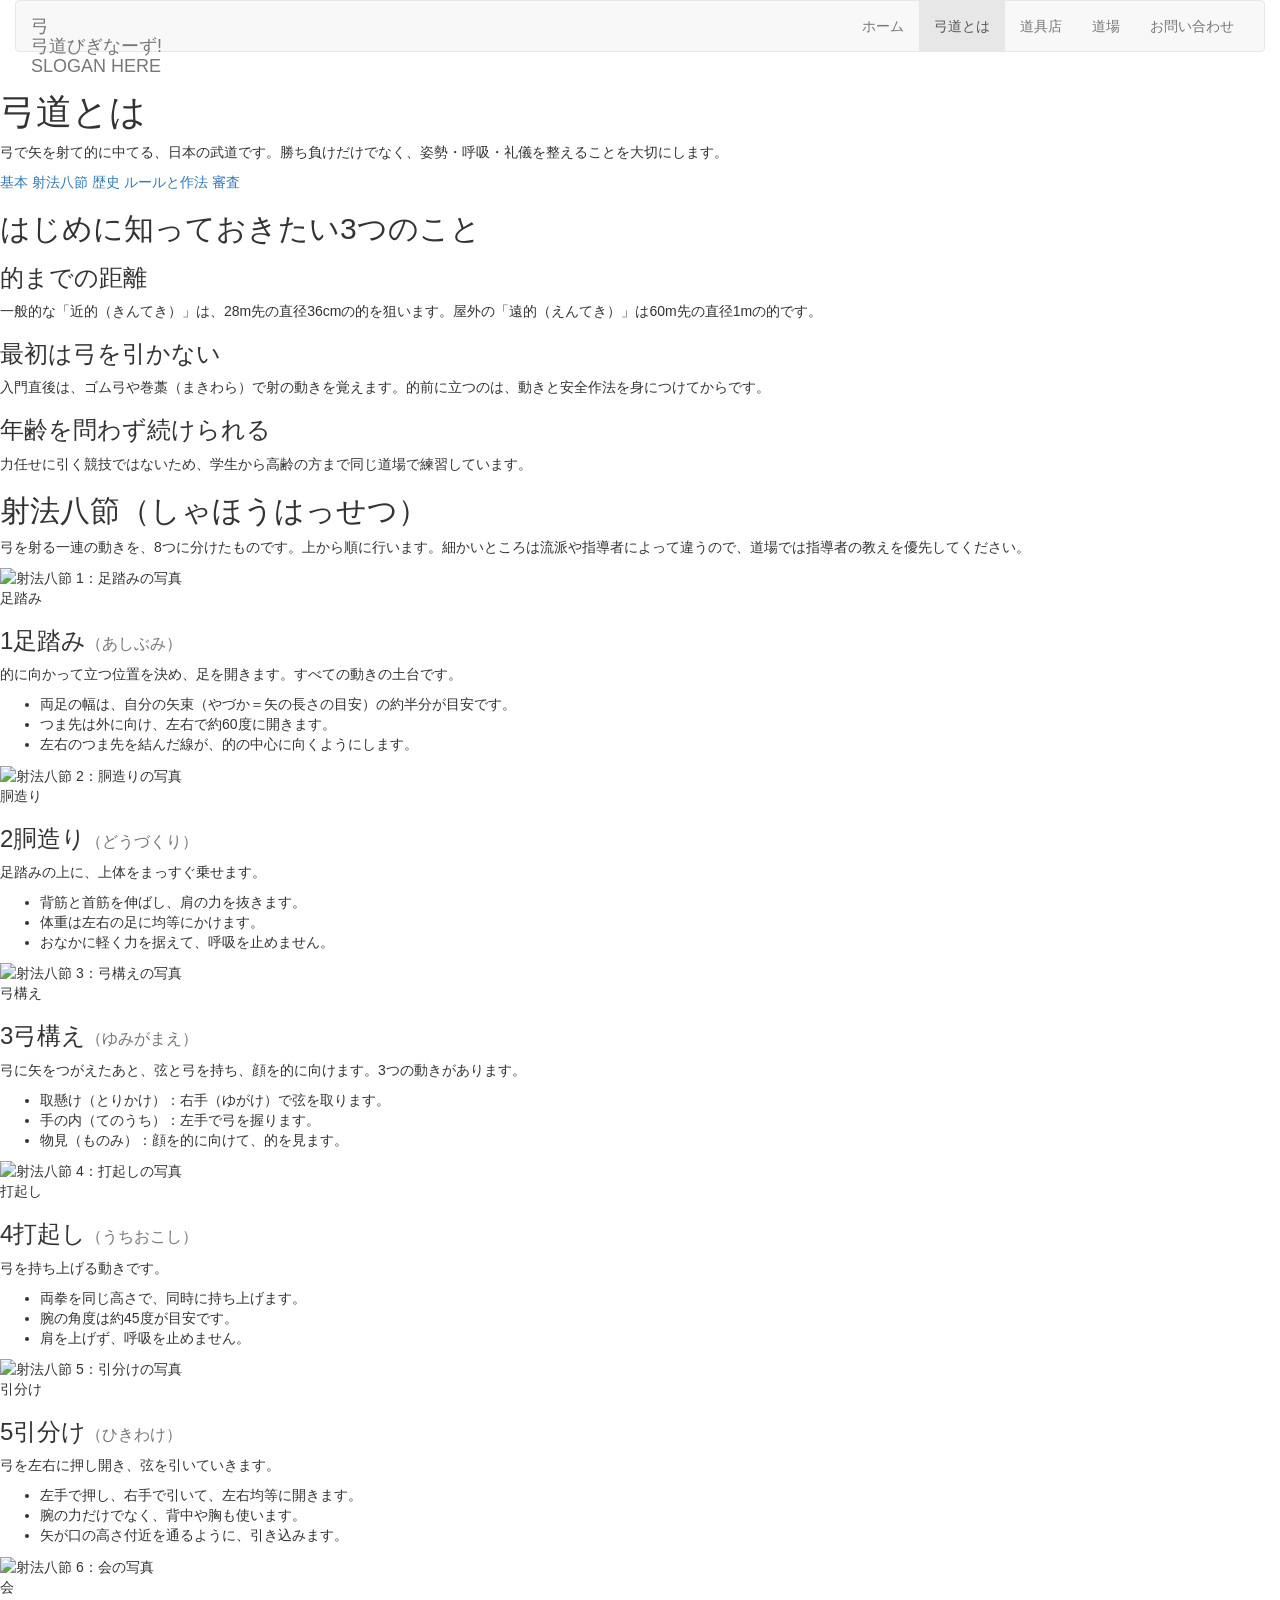
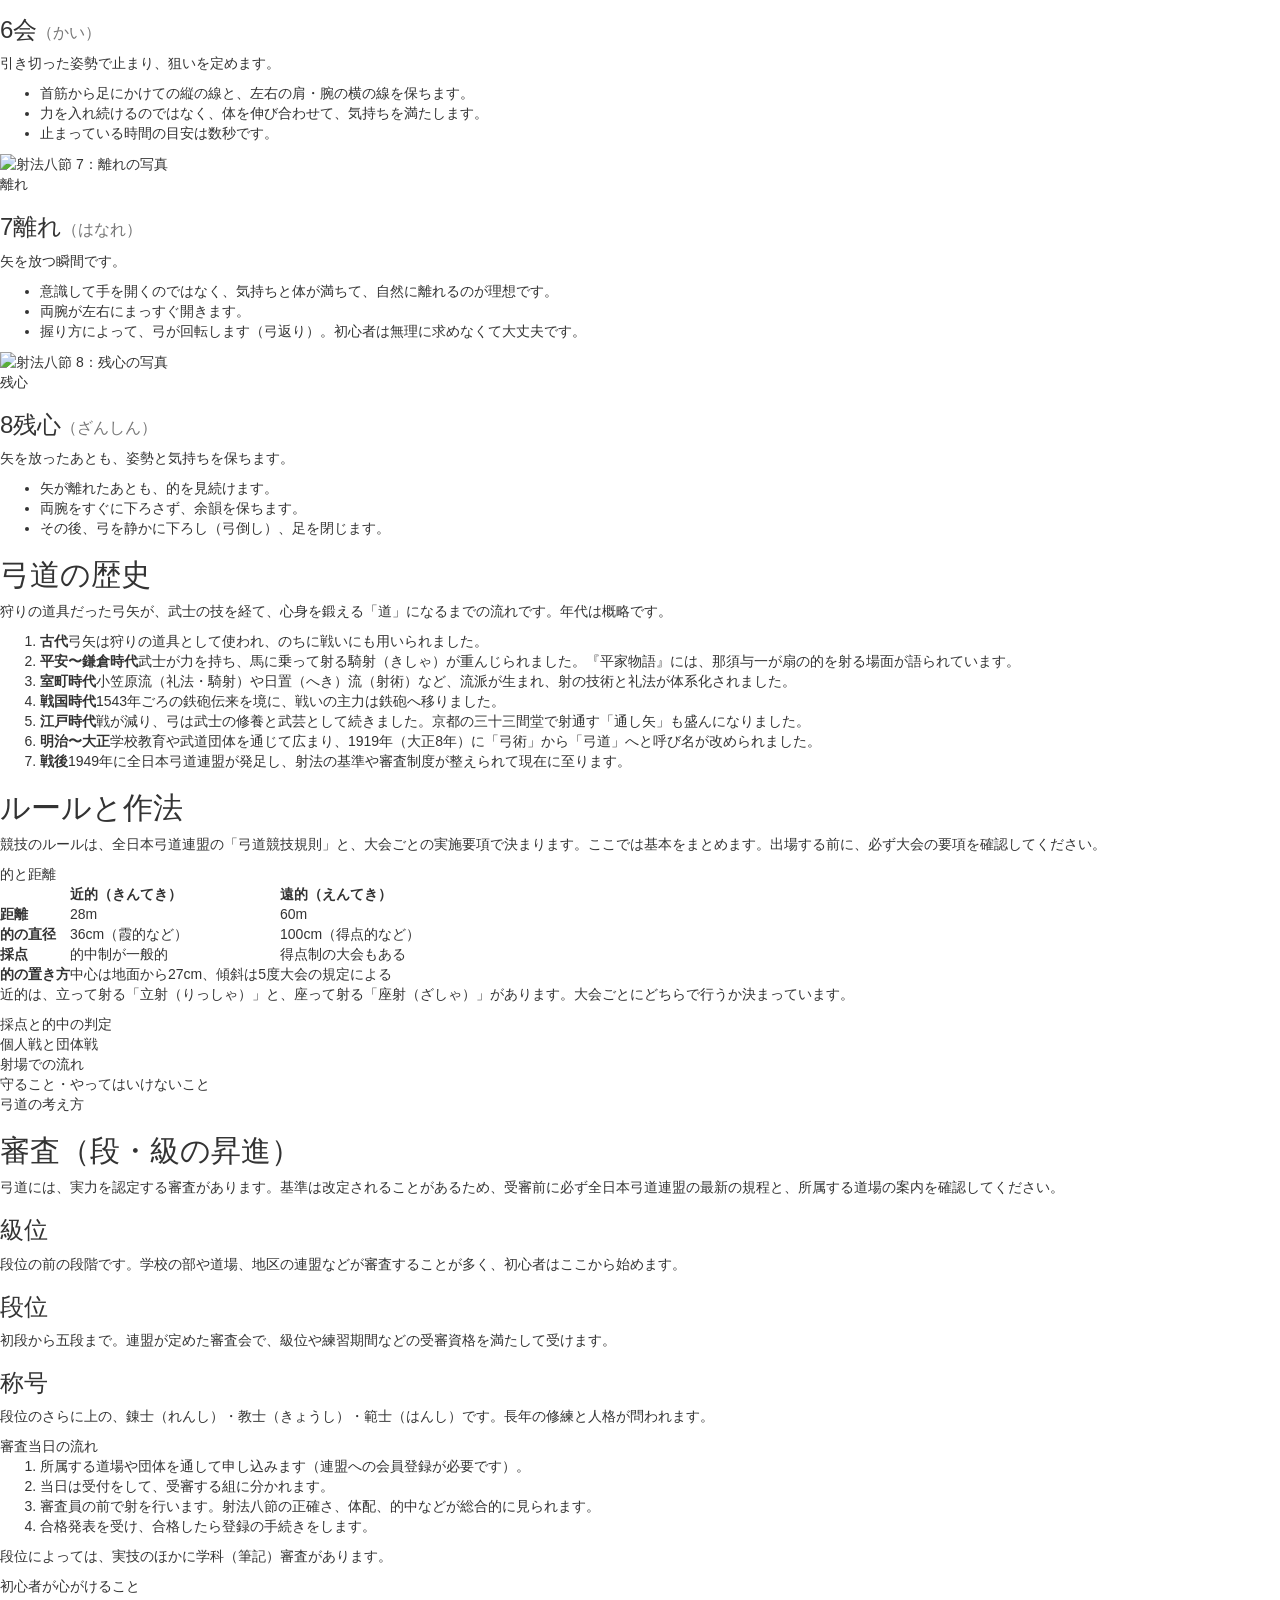
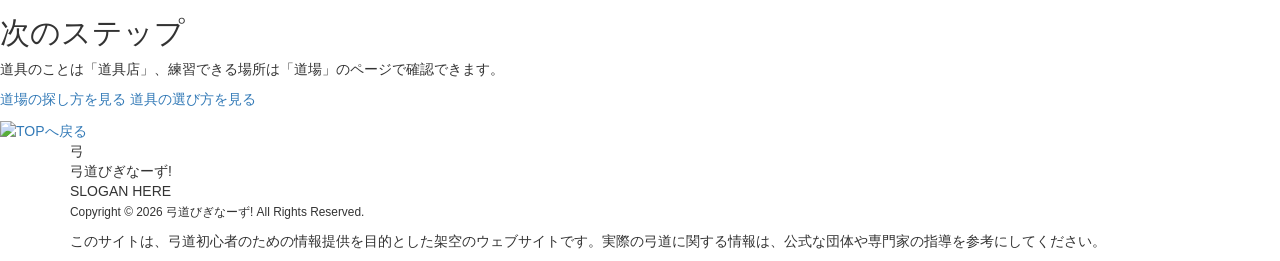
==== about.html @ 0b77d1c2 "Add files via upload" ====
<!DOCTYPE html>
<html lang="ja">
<head>
    <meta charset="UTF-8">
    <meta name="viewport" content="width=device-width, initial-scale=1.0">
    <link rel="stylesheet" href="https://cdn.jsdelivr.net/npm/bootstrap@3.4.1/dist/css/bootstrap.min.css">
    <link rel="stylesheet" href="./CSS/style.css">
     <link rel="stylesheet" href="./CSS/about.css">
    <title>弓道とは｜弓道びぎなーず!</title>
</head>
<body>
    <header>
        <div class="container-fluid main">
            <nav class="navbar navbar-default">
                <div class="container-fluid">
                    <div class="navbar-header">
                        <button type="button" class="navbar-toggle" data-toggle="collapse" data-target="#myNavbar">
                            <span class="sr-only">メニューを開く</span>
                            <span class="icon-bar"></span>
                            <span class="icon-bar"></span>
                            <span class="icon-bar"></span>
                        </button>
                        <a class="navbar-brand" href="index.html">
                            <div class="emblem"><span>弓</span></div>
                            <div class="text-group">
                                <div class="title">弓道びぎなーず!</div>
                                <div class="slogan">SLOGAN HERE</div>
                            </div>
                        </a>
                    </div>
                    <div class="collapse navbar-collapse" id="myNavbar">
                        <ul class="nav navbar-nav navbar-right">
                            <li><a href="index.html">ホーム</a></li>
                            <li class="active"><a href="about.html">弓道とは</a></li>
                            <li><a href="shop.html">道具店</a></li>
                            <li><a href="dojos.html">道場</a></li>
                            <li><a href="contact.php">お問い合わせ</a></li>
                        </ul>
                    </div>
                </div>
            </nav>
        </div>
    </header>
    <main class="page-main">
        <!-- ▼ ページの見出し ▼ -->
        <section class="page-top">
            <h1>弓道とは</h1>
            <p>弓で矢を射て的に中てる、日本の武道です。勝ち負けだけでなく、姿勢・呼吸・礼儀を整えることを大切にします。</p>
        </section>
        <div class="guide-links">
            <a href="#basics">基本</a>
            <a href="#hassetsu">射法八節</a>
            <a href="#history">歴史</a>
            <a href="#rules">ルールと作法</a>
            <a href="#shinsa">審査</a>
        </div>

        <!-- ▼ はじめに知っておきたい3つのこと ▼ -->
        <section class="page-block" id="basics">
            <h2>はじめに知っておきたい3つのこと</h2>
            <div class="guide-mini-list">
                <div class="guide-mini">
                    <h3>的までの距離</h3>
                    <p>一般的な「近的（きんてき）」は、28m先の直径36cmの的を狙います。屋外の「遠的（えんてき）」は60m先の直径1mの的です。</p>
                </div>
                <div class="guide-mini">
                    <h3>最初は弓を引かない</h3>
                    <p>入門直後は、ゴム弓や巻藁（まきわら）で射の動きを覚えます。的前に立つのは、動きと安全作法を身につけてからです。</p>
                </div>
                <div class="guide-mini">
                    <h3>年齢を問わず続けられる</h3>
                    <p>力任せに引く競技ではないため、学生から高齢の方まで同じ道場で練習しています。</p>
                </div>
            </div>
        </section>

        <!-- ▼ 射法八節（しゃほうはっせつ） ▼ -->
        <section class="page-block" id="hassetsu">
            <h2>射法八節（しゃほうはっせつ）</h2>
            <p class="guide-lead">弓を射る一連の動きを、8つに分けたものです。上から順に行います。細かいところは流派や指導者によって違うので、道場では指導者の教えを優先してください。</p>
            <div class="step-box">
                <div class="step-photo">
                    <img src="./img/hassetsu_01_ashibumi.jpg" alt="射法八節 1：足踏みの写真">
                    </img>
                    <p class="photo-caption">足踏み</p>
                </div>
                <div class="step-text">
                    <h3><span class="step-no">1</span>足踏み<small>（あしぶみ）</small></h3>
                    <p>的に向かって立つ位置を決め、足を開きます。すべての動きの土台です。</p>
                    <ul class="guide-list">
                        <li>両足の幅は、自分の矢束（やづか＝矢の長さの目安）の約半分が目安です。</li>
                        <li>つま先は外に向け、左右で約60度に開きます。</li>
                        <li>左右のつま先を結んだ線が、的の中心に向くようにします。</li>
                    </ul>
                </div>
            </div>
            <div class="step-box">
                <div class="step-photo">
                    <img src="./img/hassetsu_02_dozukuri.jpg" alt="射法八節 2：胴造りの写真">
                    </img>
                    <p class="photo-caption">胴造り</p>
                </div>
                <div class="step-text">
                    <h3><span class="step-no">2</span>胴造り<small>（どうづくり）</small></h3>
                    <p>足踏みの上に、上体をまっすぐ乗せます。</p>
                    <ul class="guide-list">
                        <li>背筋と首筋を伸ばし、肩の力を抜きます。</li>
                        <li>体重は左右の足に均等にかけます。</li>
                        <li>おなかに軽く力を据えて、呼吸を止めません。</li>
                    </ul>
                </div>
            </div>
            <div class="step-box">
                <div class="step-photo">
                    <img src="./img/hassetsu_03_yumigamae.jpg" alt="射法八節 3：弓構えの写真">
                    </img>
                    <p class="photo-caption">弓構え</p>
                </div>
                <div class="step-text">
                    <h3><span class="step-no">3</span>弓構え<small>（ゆみがまえ）</small></h3>
                    <p>弓に矢をつがえたあと、弦と弓を持ち、顔を的に向けます。3つの動きがあります。</p>
                    <ul class="guide-list">
                        <li>取懸け（とりかけ）：右手（ゆがけ）で弦を取ります。</li>
                        <li>手の内（てのうち）：左手で弓を握ります。</li>
                        <li>物見（ものみ）：顔を的に向けて、的を見ます。</li>
                    </ul>
                </div>
            </div>
            <div class="step-box">
                <div class="step-photo">
                    <img src="./img/hassetsu_04_uchiokoshi.jpg" alt="射法八節 4：打起しの写真">
                    </img>
                    <p class="photo-caption">打起し</p>
                </div>
                <div class="step-text">
                    <h3><span class="step-no">4</span>打起し<small>（うちおこし）</small></h3>
                    <p>弓を持ち上げる動きです。</p>
                    <ul class="guide-list">
                        <li>両拳を同じ高さで、同時に持ち上げます。</li>
                        <li>腕の角度は約45度が目安です。</li>
                        <li>肩を上げず、呼吸を止めません。</li>
                    </ul>
                </div>
            </div>
            <div class="step-box">
                <div class="step-photo">
                    <img src="./img/hassetsu_05_hikiwake.jpg" alt="射法八節 5：引分けの写真">
                    </img>
                    <p class="photo-caption">引分け</p>
                </div>
                <div class="step-text">
                    <h3><span class="step-no">5</span>引分け<small>（ひきわけ）</small></h3>
                    <p>弓を左右に押し開き、弦を引いていきます。</p>
                    <ul class="guide-list">
                        <li>左手で押し、右手で引いて、左右均等に開きます。</li>
                        <li>腕の力だけでなく、背中や胸も使います。</li>
                        <li>矢が口の高さ付近を通るように、引き込みます。</li>
                    </ul>
                </div>
            </div>
            <div class="step-box">
                <div class="step-photo">
                    <img src="./img/hassetsu_06_kai.jpg" alt="射法八節 6：会の写真">
                    </img>
                    <p class="photo-caption">会</p>
                </div>
                <div class="step-text">
                    <h3><span class="step-no">6</span>会<small>（かい）</small></h3>
                    <p>引き切った姿勢で止まり、狙いを定めます。</p>
                    <ul class="guide-list">
                        <li>首筋から足にかけての縦の線と、左右の肩・腕の横の線を保ちます。</li>
                        <li>力を入れ続けるのではなく、体を伸び合わせて、気持ちを満たします。</li>
                        <li>止まっている時間の目安は数秒です。</li>
                    </ul>
                </div>
            </div>
            <div class="step-box">
                <div class="step-photo">
                    <img src="./img/hassetsu_07_hanare.jpg" alt="射法八節 7：離れの写真">
                    </img>
                    <p class="photo-caption">離れ</p>
                </div>
                <div class="step-text">
                    <h3><span class="step-no">7</span>離れ<small>（はなれ）</small></h3>
                    <p>矢を放つ瞬間です。</p>
                    <ul class="guide-list">
                        <li>意識して手を開くのではなく、気持ちと体が満ちて、自然に離れるのが理想です。</li>
                        <li>両腕が左右にまっすぐ開きます。</li>
                        <li>握り方によって、弓が回転します（弓返り）。初心者は無理に求めなくて大丈夫です。</li>
                    </ul>
                </div>
            </div>
            <div class="step-box">
                <div class="step-photo">
                    <img src="./img/hassetsu_08_zanshin.jpg" alt="射法八節 8：残心の写真">
                    </img>
                    <p class="photo-caption">残心</p>
                </div>
                <div class="step-text">
                    <h3><span class="step-no">8</span>残心<small>（ざんしん）</small></h3>
                    <p>矢を放ったあとも、姿勢と気持ちを保ちます。</p>
                    <ul class="guide-list">
                        <li>矢が離れたあとも、的を見続けます。</li>
                        <li>両腕をすぐに下ろさず、余韻を保ちます。</li>
                        <li>その後、弓を静かに下ろし（弓倒し）、足を閉じます。</li>
                    </ul>
                </div>
            </div>
        </section>

        <!-- ▼ 弓道の歴史 ▼ -->
        <section class="page-block" id="history">
            <h2>弓道の歴史</h2>
            <p class="guide-lead">狩りの道具だった弓矢が、武士の技を経て、心身を鍛える「道」になるまでの流れです。年代は概略です。</p>
            <ol class="timeline">
                <li><strong>古代</strong>弓矢は狩りの道具として使われ、のちに戦いにも用いられました。</li>
                <li><strong>平安〜鎌倉時代</strong>武士が力を持ち、馬に乗って射る騎射（きしゃ）が重んじられました。『平家物語』には、那須与一が扇の的を射る場面が語られています。</li>
                <li><strong>室町時代</strong>小笠原流（礼法・騎射）や日置（へき）流（射術）など、流派が生まれ、射の技術と礼法が体系化されました。</li>
                <li><strong>戦国時代</strong>1543年ごろの鉄砲伝来を境に、戦いの主力は鉄砲へ移りました。</li>
                <li><strong>江戸時代</strong>戦が減り、弓は武士の修養と武芸として続きました。京都の三十三間堂で射通す「通し矢」も盛んになりました。</li>
                <li><strong>明治〜大正</strong>学校教育や武道団体を通じて広まり、1919年（大正8年）に「弓術」から「弓道」へと呼び名が改められました。</li>
                <li><strong>戦後</strong>1949年に全日本弓道連盟が発足し、射法の基準や審査制度が整えられて現在に至ります。</li>
            </ol>
        </section>

        <!-- ▼ ルールと作法 ▼ -->
        <section class="page-block" id="rules">
            <h2>ルールと作法</h2>
            <p class="guide-lead">競技のルールは、全日本弓道連盟の「弓道競技規則」と、大会ごとの実施要項で決まります。ここでは基本をまとめます。出場する前に、必ず大会の要項を確認してください。</p>
            <details class="guide-accordion" open>
                <summary>的と距離</summary>
            <div class="guide-accordion-body">
                    <table class="guide-table">
                        <thead>
                            <tr>
                                <th></th>
                                <th>近的（きんてき）</th>
                                <th>遠的（えんてき）</th>
                            </tr>
                        </thead>
                        <tbody>
                            <tr>
                                <th>距離</th>
                                <td>28m</td>
                                <td>60m</td>
                            </tr>
                            <tr>
                                <th>的の直径</th>
                                <td>36cm（霞的など）</td>
                                <td>100cm（得点的など）</td>
                            </tr>
                            <tr>
                                <th>採点</th>
                                <td>的中制が一般的</td>
                                <td>得点制の大会もある</td>
                            </tr>
                            <tr>
                                <th>的の置き方</th>
                                <td>中心は地面から27cm、傾斜は5度</td>
                                <td>大会の規定による</td>
                            </tr>
                        </tbody>
                    </table>
                    <p class="guide-note">近的は、立って射る「立射（りっしゃ）」と、座って射る「座射（ざしゃ）」があります。大会ごとにどちらで行うか決まっています。</p>
            </div>
            </details>
            <details class="guide-accordion">
                <summary>採点と的中の判定</summary>
            <div class="guide-accordion-body">
                    <ul class="guide-list">
                        <li>的中制は、当たれば1点、外れれば0点です。的のどこに当たっても同じ1本として数えます。</li>
                        <li>得点制は、的の当たった位置によって点数が変わります。</li>
                        <li>一般的に、的に当たって的の枠内に留まった矢は「あたり」、跳ね返って外に出た矢は「はずれ」です。</li>
                        <li>地面を滑って当たった矢（掃き矢）は、「はずれ」になるのが一般的です。</li>
                    </ul>
                    <p class="guide-note">判定の細かい決まりは、大会の審判の判断と規則に従います。</p>
            </div>
            </details>
            <details class="guide-accordion">
                <summary>個人戦と団体戦</summary>
            <div class="guide-accordion-body">
                    <ul class="guide-list">
                        <li>個人戦は、決められた射数の的中数を競います。市民大会の例では、計12射の的中制で順位を決めています。</li>
                        <li>団体戦は、チームの的中数の合計で競います。国民体育大会では、3人1組で各自4射を行う方式が採られています。人数や射数は、大会によって違います。</li>
                        <li>矢は2本を「一手（ひとて）」と数え、1本目を甲矢（はや）、2本目を乙矢（おとや）と呼びます。</li>
                        <li>同じ的中数だったときは、「競射（きょうしゃ）」で順位を決めます。</li>
                    </ul>
            </div>
            </details>
            <details class="guide-accordion">
                <summary>射場での流れ</summary>
            <div class="guide-accordion-body">
                    <ol class="guide-list">
                        <li>道場に入るときに礼をします。</li>
                        <li>射場に入り、本座（ほんざ）で待ちます。</li>
                        <li>前の人の動きに合わせて、射位（しゃい）に進みます。</li>
                        <li>射法八節で矢を放ち、射終わったら姿勢を整えて退場します。</li>
                    </ol>
                    <p class="guide-note">立ち居振る舞い全体を「体配（たいはい）」といい、審査でも見られます。</p>
            </div>
            </details>
            <details class="guide-accordion">
                <summary>守ること・やってはいけないこと</summary>
            <div class="guide-accordion-body">
                    <ul class="guide-list">
                        <li>矢を落とさない、順番を守る、前の人より先に射ない、ほかの人の妨げにならないようにします。</li>
                        <li>大会によっては、決められた時間内に射ることが求められます。</li>
                        <li>矢をつがえたら、矢先を的の方向以外に向けません。</li>
                        <li>矢取り（的に刺さった矢を回収すること）をしている人がいる間は、絶対に射ません。声をかけ合って確認します。</li>
                        <li>弦や矢に傷や異変を見つけたら、使わずに指導者に伝えます。</li>
                        <li>ほかの人の道具に、断りなく触れません。</li>
                    </ul>
                    <p class="guide-note">安全に関する違反は、特に重く扱われます。</p>
            </div>
            </details>
            <details class="guide-accordion">
                <summary>弓道の考え方</summary>
            <div class="guide-accordion-body">
                    <ul class="guide-list">
                        <li>「正射必中（せいしゃひっちゅう）」は、正しい射をすれば矢は自然に中る、という考え方です。</li>
                        <li>的中だけでなく、射の美しさや立ち居振る舞いも大切にします。</li>
                        <li>中っても外れても、結果に大きく反応しないのが作法とされています。</li>
                    </ul>
            </div>
            </details>
        </section>

        <!-- ▼ 審査（段・級の昇進） ▼ -->
        <section class="page-block" id="shinsa">
            <h2>審査（段・級の昇進）</h2>
            <p class="guide-lead">弓道には、実力を認定する審査があります。基準は改定されることがあるため、受審前に必ず全日本弓道連盟の最新の規程と、所属する道場の案内を確認してください。</p>
            <div class="guide-mini-list">
                <div class="guide-mini">
                    <h3>級位</h3>
                    <p>段位の前の段階です。学校の部や道場、地区の連盟などが審査することが多く、初心者はここから始めます。</p>
                </div>
                <div class="guide-mini">
                    <h3>段位</h3>
                    <p>初段から五段まで。連盟が定めた審査会で、級位や練習期間などの受審資格を満たして受けます。</p>
                </div>
                <div class="guide-mini">
                    <h3>称号</h3>
                    <p>段位のさらに上の、錬士（れんし）・教士（きょうし）・範士（はんし）です。長年の修練と人格が問われます。</p>
                </div>
            </div>
            <details class="guide-accordion" open>
                <summary>審査当日の流れ</summary>
            <div class="guide-accordion-body">
                    <ol class="guide-list">
                        <li>所属する道場や団体を通して申し込みます（連盟への会員登録が必要です）。</li>
                        <li>当日は受付をして、受審する組に分かれます。</li>
                        <li>審査員の前で射を行います。射法八節の正確さ、体配、的中などが総合的に見られます。</li>
                        <li>合格発表を受け、合格したら登録の手続きをします。</li>
                    </ol>
                    <p class="guide-note">段位によっては、実技のほかに学科（筆記）審査があります。</p>
            </div>
            </details>
            <details class="guide-accordion">
                <summary>初心者が心がけること</summary>
            <div class="guide-accordion-body">
                    <ul class="guide-list">
                        <li>まずは級位を目標にして、基本の動きと作法を身につけます。</li>
                        <li>受審資格や必要な練習期間は段ごとに決まっているので、指導者に確認します。</li>
                        <li>緊張しても焦らず、普段どおり八節を一つずつ行います。</li>
                    </ul>
            </div>
            </details>
        </section>

        <!-- ▼ 次のステップ ▼ -->
        <section class="page-block page-cta">
            <h2>次のステップ</h2>
            <p>道具のことは「道具店」、練習できる場所は「道場」のページで確認できます。</p>
            <p><a class="page-button" href="dojos.html">道場の探し方を見る</a> <a class="page-button page-button-sub" href="index.html#select">道具の選び方を見る</a></p>
        </section>
        <div class="scroll-top">
            <a href="#">
                <img src="./img/top_button.png" width="50" height="50" alt="TOPへ戻る">
                </img>
            </a>
        </div>
    </main>
    <footer class="site-footer">
        <div class="container">
            <div class="footer-inner">
                <div class="footer-logo">
                    <div class="emblem"><span>弓</span></div>
                    <div class="text-group">
                        <div class="title">弓道びぎなーず!</div>
                        <div class="slogan">SLOGAN HERE</div>
                    </div>
                </div>
                <p class="copyright"><small>Copyright © 2026 弓道びぎなーず! All Rights Reserved.</small></p>
            </div>
            <p class="footer-disclaimer">このサイトは、弓道初心者のための情報提供を目的とした架空のウェブサイトです。実際の弓道に関する情報は、公式な団体や専門家の指導を参考にしてください。</p>
        </div>
    </footer>
    <!-- Bootstrap のメニュー（スマホのボタン）に必要 -->
    <script src="https://code.jquery.com/jquery-3.7.1.min.js"></script>
    <script src="https://cdn.jsdelivr.net/npm/bootstrap@3.4.1/dist/js/bootstrap.min.js"></script>
</body>
</html>
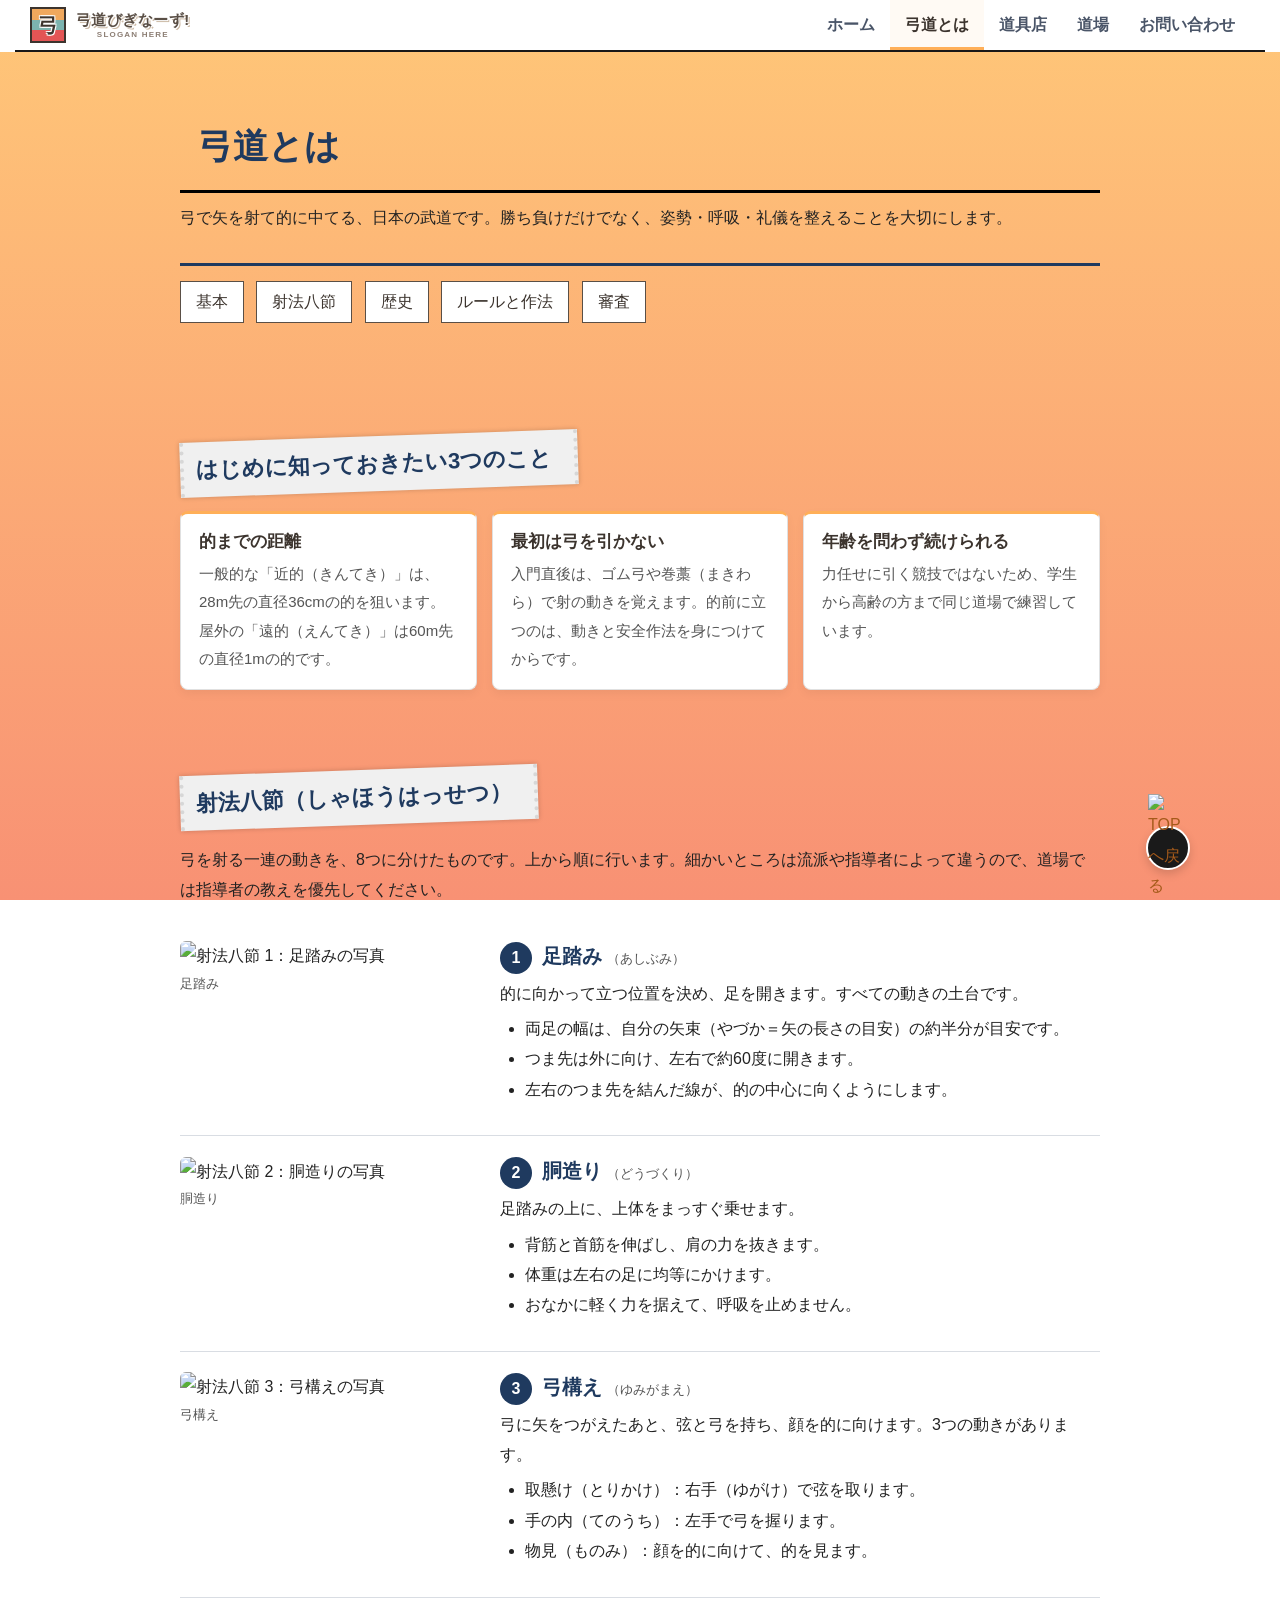
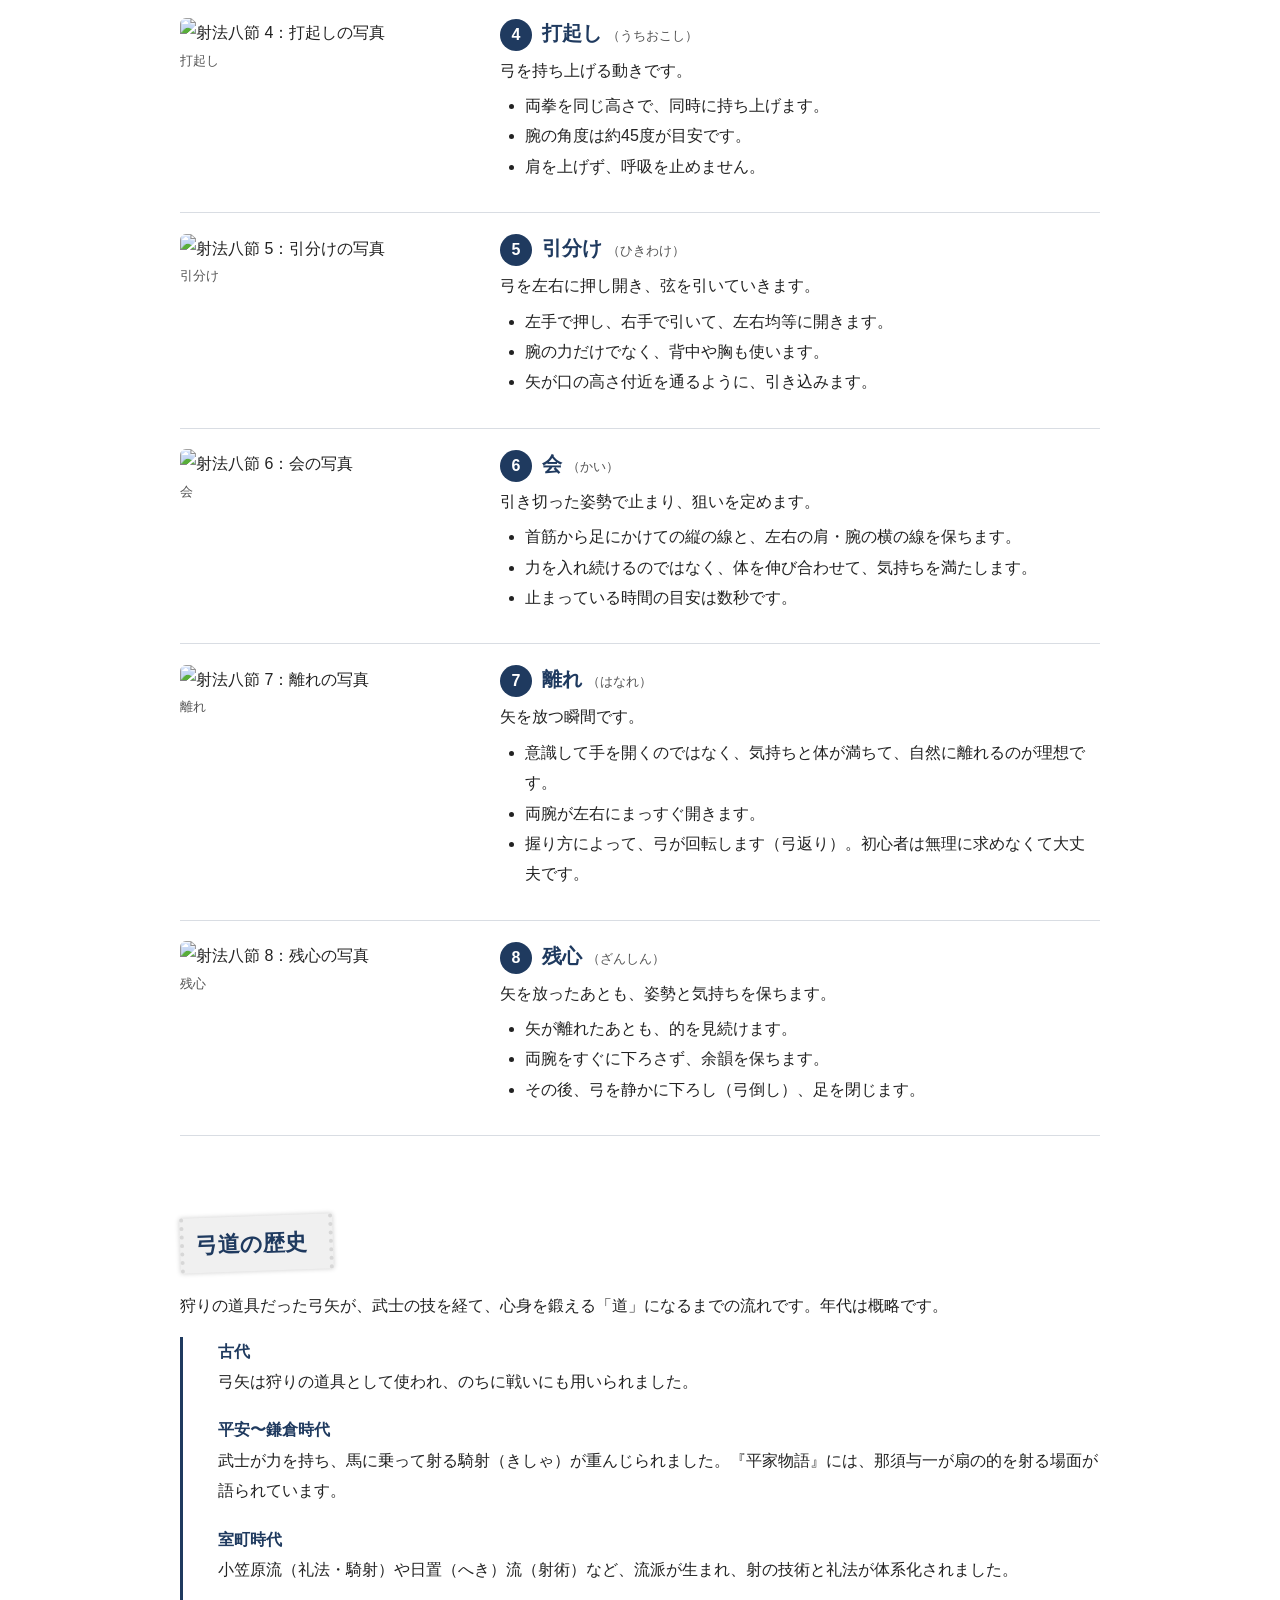
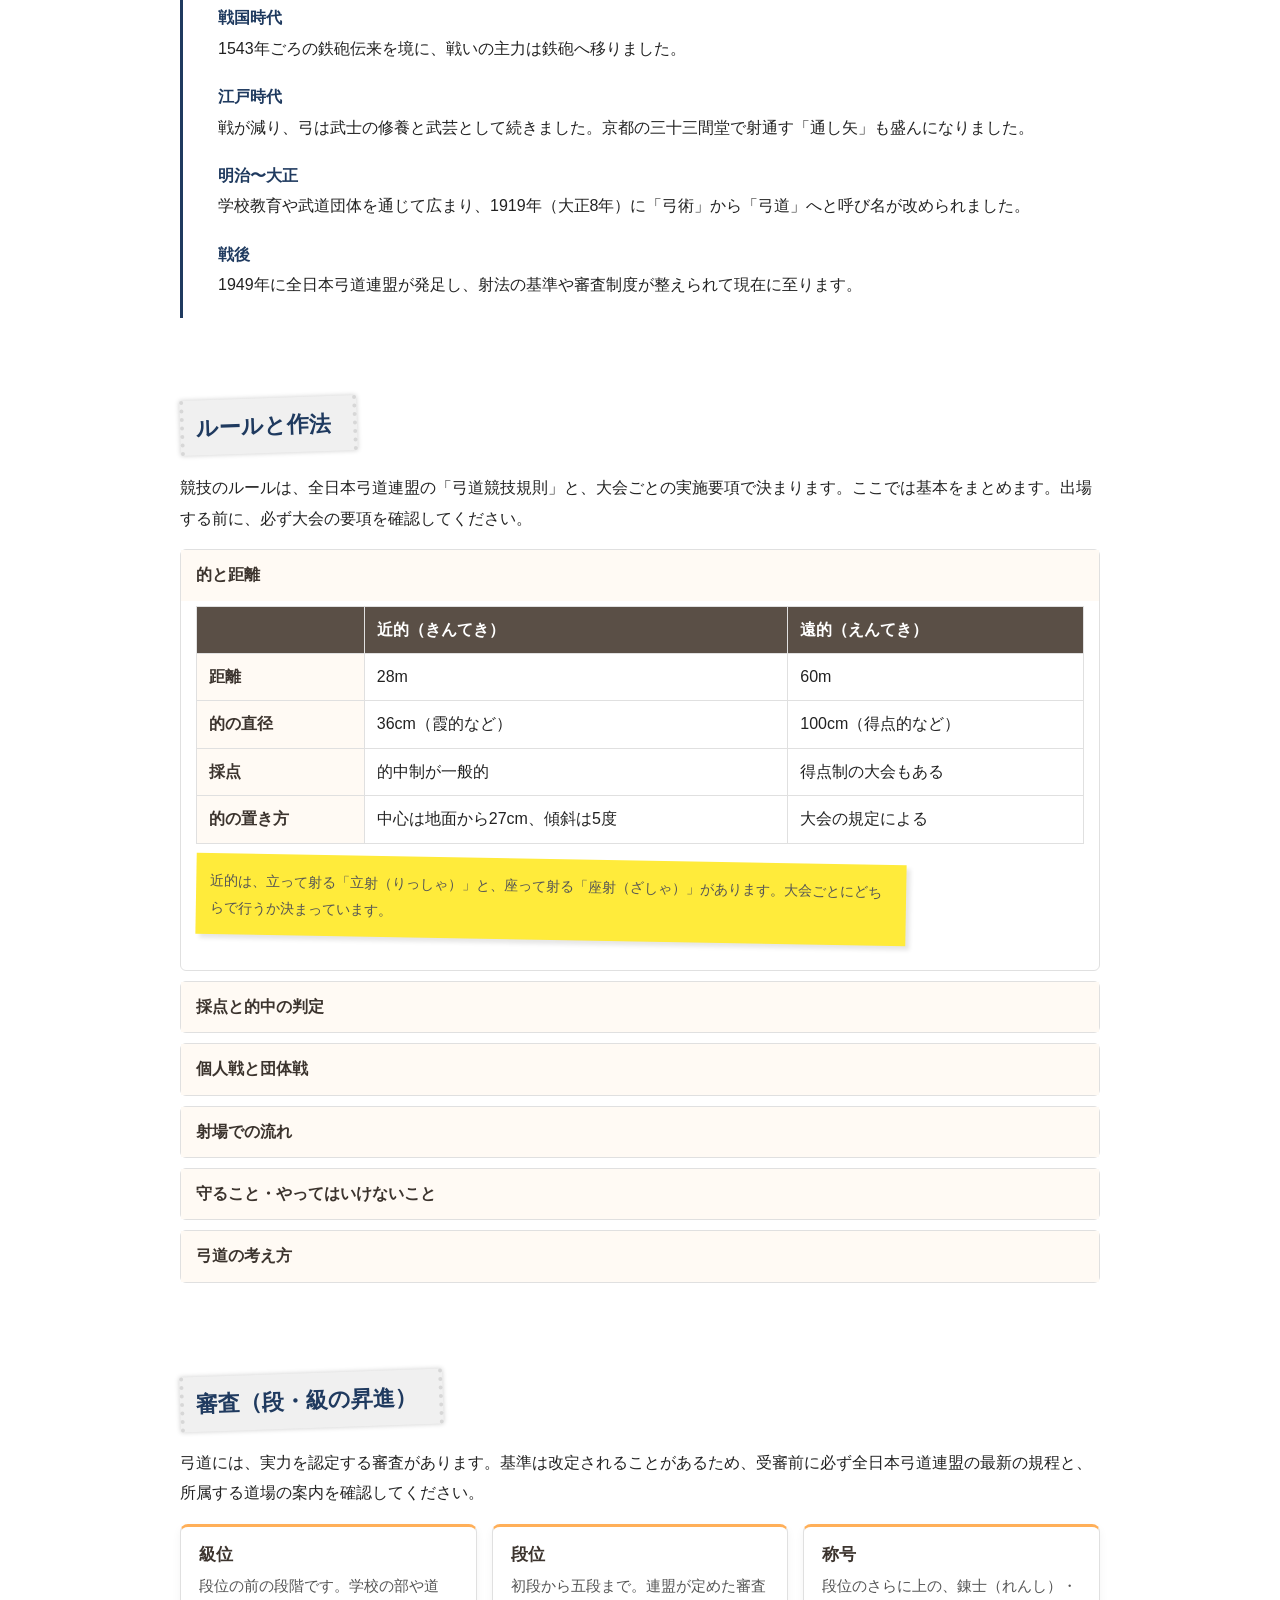
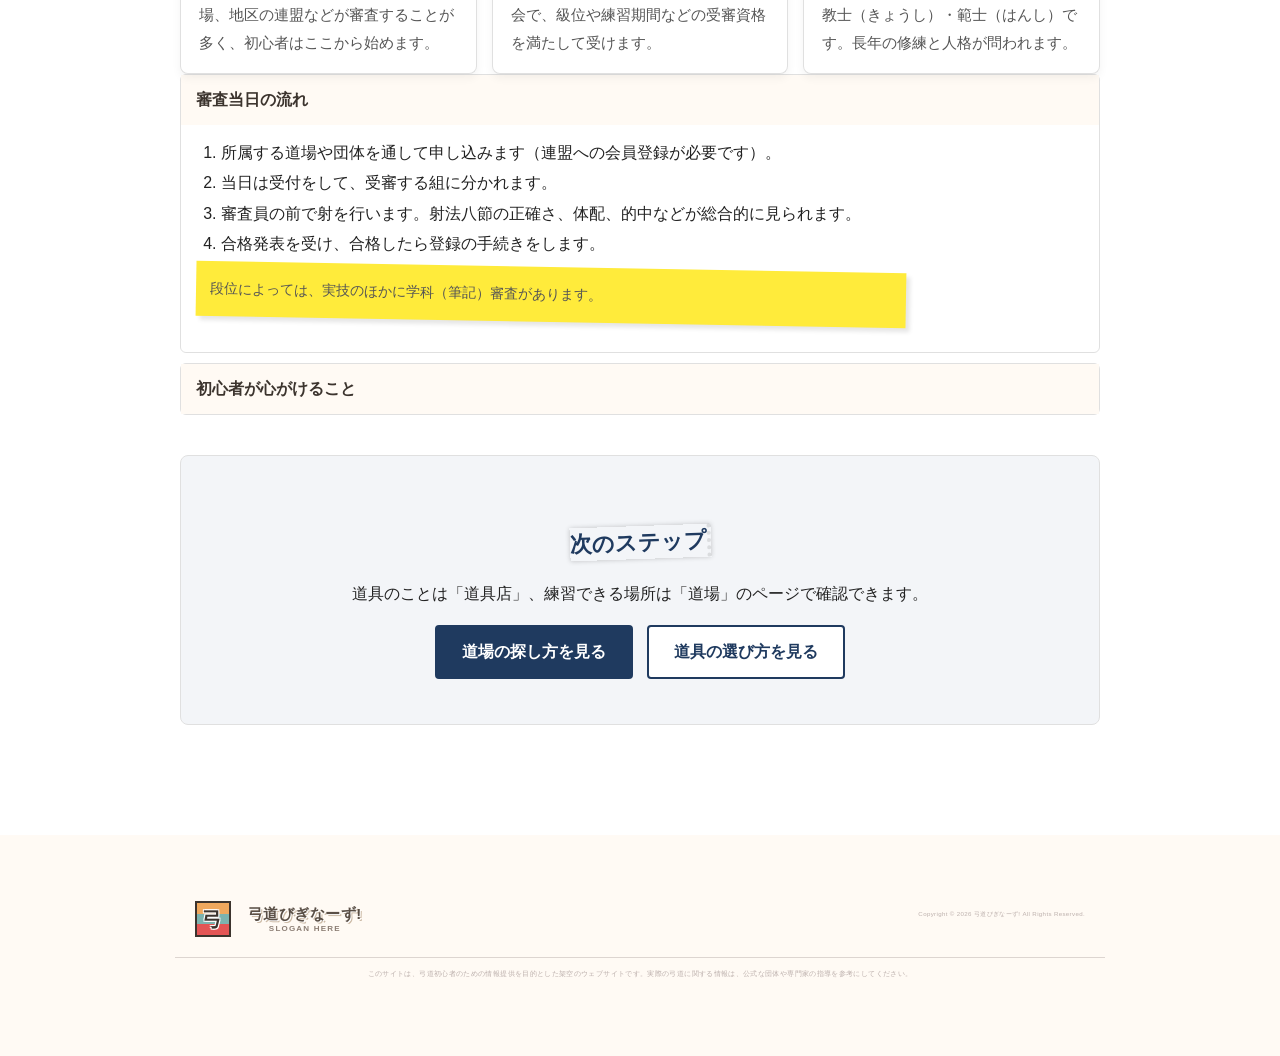
==== commit 1cba4932: "CSSファイルのパスを修正し、相対パスを簡略化" ====
--- a/about.html
+++ b/about.html
@@ -4,8 +4,8 @@
     <meta charset="UTF-8">
     <meta name="viewport" content="width=device-width, initial-scale=1.0">
     <link rel="stylesheet" href="https://cdn.jsdelivr.net/npm/bootstrap@3.4.1/dist/css/bootstrap.min.css">
-    <link rel="stylesheet" href="./CSS/style.css">
-     <link rel="stylesheet" href="./CSS/about.css">
+    <link rel="stylesheet" href="style.css">
+     <link rel="stylesheet" href="about.css">
     <title>弓道とは｜弓道びぎなーず!</title>
 </head>
 <body>
--- a/style.css
+++ b/style.css
@@ -0,0 +1,1214 @@
+body {
+    margin: 0;
+    min-height: 100vh;
+    isolation: isolate;
+    /* 背景をbodyの重なりの中に保つ */
+}
+
+body::after {
+    content: "";
+    position: fixed;
+    inset: 0;
+    z-index: -1;
+    /* 本文の背面 */
+    pointer-events: none;
+    /* クリックを妨げない */
+    background-color: #f89174;
+    background-image: linear-gradient(to bottom, #ffc778 0%, #f89174 100%);
+}
+
+header {
+    background-color: #ffffff;
+    position: sticky;
+    top: 0;
+    z-index: 9999;
+}
+
+/* 「弓」のエンブレム部分（背景の3色ボーダー） */
+.emblem {
+    width: 36px;
+    height: 36px;
+    border: 2px solid #3c342e;
+    /* 濃いブラウンの縁取り */
+    background: linear-gradient(to bottom,
+            #f0a85d 0%, #f0a85d 33%,
+            #7cb3af 33%, #7cb3af 66%,
+            #e35555 66%, #e35555 100%);
+    /* オレンジ、青緑、赤の3色グラデーション */
+    display: flex;
+    justify-content: center;
+    align-items: center;
+    margin-right: 10px;
+    box-sizing: border-box;
+}
+
+/* エンブレム内の「弓」の文字 */
+.emblem span {
+    font-size: 20px;
+    font-weight: 900;
+    color: #3c342e;
+    text-shadow:
+        1px 1px 0 #fff,
+        -1px 1px 0 #fff,
+        1px -1px 0 #fff,
+        -1px -1px 0 #fff;
+    /* 白い細い縁取り */
+}
+
+/* テキストグループ（縦並び） */
+.text-group {
+    display: flex;
+    flex-direction: column;
+    justify-content: center;
+}
+
+/* 「弓道びぎなーず」のタイトル */
+.title {
+    font-size: 15px;
+    font-weight: 900;
+    color: #5a4f46;
+    letter-spacing: 0.03em;
+    line-height: 1.2;
+    /* 画像に合わせたレトロな立体感を再現 */
+    text-shadow:
+        1px 1px 0 #fff,
+        2px 2px 0 #cdbba7;
+    /* 薄いブラウングレーのシャドウ */
+}
+
+/* 「SLOGAN HERE」のスローガン */
+.slogan {
+    text-align: center;
+    font-size: 8px;
+    font-weight: 700;
+    color: #8c7e74;
+    letter-spacing: 0.15em;
+    margin-top: 2px;
+    line-height: 1;
+}
+
+/*======================Bootstrap 3 との調整============================================================*/
+
+/* Bootstrap を読み込むと文字の大きさなどが変わるので、元の見た目に戻す */
+body {
+    font-size: 16px;
+    line-height: 1.8;
+    color: #333333;
+}
+
+h1,
+h2,
+h3,
+h4 {
+    font-weight: bold;
+    line-height: 1.5;
+}
+
+a {
+    color: #a55a1a;
+}
+
+a:hover,
+a:focus {
+    color: #7a3f10;
+    text-decoration: none;
+}
+
+/*======================header（Bootstrap のナビゲーションバー）============================================================*/
+
+.navbar {
+    margin-bottom: 0;
+    border-radius: 0;
+}
+
+.navbar-default {
+    background-color: #ffffff;
+    border-color: #181717;
+    border-width: 0 0 2px 0;
+}
+
+/* ロゴ（エンブレム＋タイトル） */
+.navbar-brand {
+    display: flex;
+    align-items: center;
+    height: auto;
+    padding: 7px 15px;
+}
+
+.navbar-default .navbar-brand:hover,
+.navbar-default .navbar-brand:focus {
+    background-color: transparent;
+}
+
+/* メニューの文字 */
+.navbar-default .navbar-nav>li>a {
+    color: #4a5568;
+    font-weight: 600;
+}
+
+.navbar-default .navbar-nav>li>a:hover,
+.navbar-default .navbar-nav>li>a:focus {
+    color: #a55a1a;
+    background-color: transparent;
+}
+
+/* 今開いているページ */
+.navbar-default .navbar-nav>.active>a,
+.navbar-default .navbar-nav>.active>a:hover,
+.navbar-default .navbar-nav>.active>a:focus {
+    color: #3c342e;
+    background-color: #fffaf4;
+    box-shadow: inset 0 -3px 0 #ffaf58;
+}
+
+/* スマホのメニューボタン */
+.navbar-default .navbar-toggle {
+    border-color: #5a4f46;
+}
+
+.navbar-default .navbar-toggle:hover,
+.navbar-default .navbar-toggle:focus {
+    background-color: #fffaf4;
+}
+
+.navbar-default .navbar-toggle .icon-bar {
+    background-color: #5a4f46;
+}
+
+.navbar-default .navbar-collapse {
+    border-color: #e0e0e0;
+}
+
+/*===================================main start=====================================================*/
+
+.container {
+    max-width: 970px;
+    margin: 0 auto;
+    padding: 20px;
+    font-family: "Helvetica Neue", Arial, "Hiragino Kaku Gothic ProN", sans-serif;
+    color: #333333;
+    line-height: 1.8;
+}
+
+.section01 {
+    margin-bottom: 70px;
+}
+
+/* メイン画像（レスポンシブ対応） */
+.main img {
+    max-width: 100%;
+    height: auto;
+    display: block;
+    border-radius: 8px;
+    /* 角を少し丸く */
+
+}
+
+.intro-text-A h2 {
+    font-size: 20px;
+    padding: 0.5em;
+    /* 文字周りの余白 */
+    color: #494949;
+    /* 文字色 */
+    /*線の種類（実線） 太さ 色*/
+    border-bottom: solid 3px black;
+    margin-top: 30px;
+    /* 上の段落（pタグ）との隙間 */
+    margin-bottom: 15px;
+    /* 下の段落（pタグ）との隙間 */
+
+}
+
+.cardbox {
+    display: flex;
+    gap: 20px;
+    /* カード同士の間隔 */
+    margin-top: 30px;
+}
+
+/* 各セクション（カード本体） */
+.section {
+    flex: 1;
+    /* 2つのカードを均等な幅にする */
+    display: flex;
+    align-items: flex-start;
+    background-color: #ffffff;
+    border: 1px solid #e0e0e0;
+    border-radius: 8px;
+    padding: 25px;
+    box-shadow: 0 4px 10px rgba(0, 0, 0, 0.05);
+    transition: transform 0.2s ease;
+    text-decoration: none;
+}
+
+.section:hover {
+    transform: translateY(-3px);
+    /* マウスを乗せたときに少し浮かす */
+}
+
+/* 数字（1, 2）の丸いアイコン */
+.section-number {
+    font-size: 20px;
+    font-weight: bold;
+    color: #ffffff;
+    background-color: #7cb3af;
+    /* 以前のロゴに合わせた青緑色 */
+    width: 40px;
+    height: 40px;
+    display: flex;
+    justify-content: center;
+    align-items: center;
+    border-radius: 50%;
+    margin-right: 15px;
+    flex-shrink: 0;
+    /* 数字が潰れないように固定 */
+}
+
+/* カード内のテキスト設定 */
+.section-content {
+    flex: 1;
+}
+
+.section-title {
+    font-size: 18px;
+    font-weight: bold;
+    color: #3c342e;
+    margin: 20px 0 10px 0;
+}
+
+.section-description {
+    font-size: 14px;
+    color: #666666;
+    margin: 0;
+}
+
+/* 画面幅が狭い時（スマホ）は縦並びにする設定 */
+@media (max-width: 768px) {
+    .cardbox {
+        flex-direction: column;
+    }
+}
+
+/*===================================section02（3つの成長）=====================================================*/
+.section02 {
+    margin-bottom: 70px;
+}
+
+/* =========================================
+   1. グリッド設定
+========================================= */
+
+.cs-feat-st2-grid {
+    display: grid;
+    gap: 30px;
+    width: 100%;
+    margin-bottom: 2em;
+}
+
+/* =========================================
+   2. カード本体のデザイン
+========================================= */
+
+.cs-feat-st2-item {
+    position: relative;
+    background-color: #ffffff;
+    border-radius: 8px;
+    padding: 40px 20px 20px 20px;
+    /* 上部に余白を追加して数字を配置 */
+    box-shadow: 0 4px 6px rgba(0, 0, 0, 0.3);
+    transition: transform 0.3s ease, box-shadow 0.3s ease;
+}
+
+/* =========================================
+   3. ナンバリングデザイン
+========================================= */
+
+.cs-feat-st2-number {
+    position: absolute;
+    top: -15px;
+    left: 20px;
+    font-size: 5rem;
+    font-weight: 900;
+    line-height: 1;
+    color: #c7ced4;
+    /* 背景に馴染む薄いグレー */
+    transition: color 0.3s ease;
+}
+
+/* =========================================
+   4. テキストデザイン
+========================================= */
+
+.cs-feat-st2-title {
+    font-size: 2rem;
+    font-weight: 700;
+    color: #1a202c;
+    margin-bottom: 16px;
+    position: relative;
+    /* 数字の上にテキストを置くため */
+}
+
+.cs-feat-st2-text {
+    font-size: 1.5rem;
+    line-height: 1.7;
+    color: #4a5568;
+    margin: 0;
+}
+
+/* =========================================
+   5. レスポンシブ対応
+========================================= */
+
+@media screen and (max-width: 480px) {
+    .cs-feat-st2-item {
+        padding: 32px 24px 24px;
+    }
+}
+
+/* ===== 文字の強調（マーカー） ===== */
+.highlight {
+    font-weight: bold;
+    background: linear-gradient(transparent 60%, #ffeed1 60%);
+}
+
+/* ===================================================
+   フッター全体のスタイル設定
+   =================================================== */
+
+.site-footer {
+    /* 変数が無い場合のフォールバックとして濃いブラウン（#3c342e）を設定 */
+    background: var(--navy, #fffaf4);
+    color: rgba(255, 255, 255, 0.5);
+    /* 上下の余白：2xl相当の40px〜50pxに設定 */
+    padding: var(--space-2xl, 45px) 0;
+    border-top: 1px solid rgba(255, 255, 255, 0.05);
+    margin-top: 50px;
+    /* 上のコンテンツとの間隔を確保 */
+}
+
+/* フッター内部の横並びレイアウト（ロゴと著作権） */
+.footer-inner {
+    max-width: 970px;
+    /* メインコンテンツの幅に合わせる */
+    margin: 0 auto;
+    padding: 0 20px;
+    display: flex;
+    justify-content: space-between;
+    align-items: center;
+    flex-wrap: wrap;
+    gap: var(--space-md, 20px);
+}
+
+/* フッター用ロゴ（エンブレム ＋ テキスト） */
+.footer-logo {
+    display: flex;
+    align-items: center;
+    gap: 0.7rem;
+    /* エンブレムと文字の間の隙間 */
+    font-family: var(--font-serif), 'Hiragino Mincho ProN', serif;
+    color: rgba(255, 255, 255, 0.8);
+    letter-spacing: 0.08em;
+}
+
+/* タイトルとスローガンの縦並び設定 */
+.footer-logo .text-group {
+    display: flex;
+    flex-direction: column;
+    line-height: 1.2;
+}
+
+/* 著作権テキスト */
+.copyright {
+    font-size: 0.72rem;
+    letter-spacing: 0.05em;
+    color: rgba(88, 64, 64, 0.4);
+}
+
+.footer-disclaimer {
+    font-size: 0.72rem;
+    letter-spacing: 0.05em;
+    color: rgba(88, 64, 64, 0.4);
+    margin-top: 20px;
+    border-top: 1px solid rgba(88, 64, 64, 0.2);
+    text-align: center;
+    padding-top: 10px;
+}
+
+/* ===================================================
+   トップへ戻るボタン（固定配置）
+   =================================================== */
+
+.scroll-top {
+    position: fixed;
+    right: 90px;
+    bottom: 30px;
+    z-index: 100;
+    width: 44px;
+    height: 44px;
+    background-color: #1a1a1a;
+    /* 締まりのある黒ベース */
+    border: 2px solid #ffffff;
+    border-radius: 50%;
+    /* まん丸のボタン */
+    box-shadow: 0 4px 10px rgba(0, 0, 0, 0.15);
+    display: flex;
+    justify-content: center;
+    align-items: center;
+    transition: transform 0.3s ease, background-color 0.3s ease;
+    text-decoration: none;
+}
+
+/* マウスを乗せた（ホバー）時の小気味良いリアクション */
+.scroll-top:hover {
+    background-color: #ffaf58;
+    /* 見出しのアクセントに合わせたオレンジ色に変身 */
+    transform: translateY(-4px);
+    /* ひょこっと上に跳ねる */
+}
+.scroll-keisan {
+  position: fixed;
+    right: 180px;
+    bottom: 30px;
+    z-index: 100;
+    width: 44px;
+    height: 44px;
+    background-color: #1a1a1a;
+    /* 締まりのある黒ベース */
+    border: 2px solid #ffffff;
+    box-shadow: 0 4px 10px rgba(0, 0, 0, 0.15);
+    display: flex;
+    justify-content: center;
+    align-items: center;
+    transition: transform 0.3s ease, background-color 0.3s ease;
+    text-decoration: none;
+}
+.scroll-keisan img {
+    object-fit: contain;
+    display: block;
+    margin: 0 auto;
+}
+
+/* ホバー時の動き */
+.scroll-keisan:hover {
+    background-color: #ffaf58;
+    transform: translateY(-4px);
+}
+
+/* スマホ時の位置調整 */
+@media (max-width: 768px) {
+    .scroll-keisan {
+        right: 90px; /* ★隣の丸ボタン(right: 25px想定)と重ならないように少し左にずらす */
+        bottom: 90px;
+    }
+}
+/* ===== ページ全体 ===== */
+
+/* about.html / shop.html / dojos.html / index.html（道具の選び方・保管）で共通 */
+.page-main {
+    max-width: 960px;
+    margin: 0 auto;
+    padding: 0 20px 60px;
+    line-height: 1.9;
+    color: #333333;
+}
+
+.guide-section {
+    max-width: 960px;
+    margin: 0 auto;
+    padding: 50px 20px 0;
+    line-height: 1.9;
+    color: #333333;
+}
+
+/* ===== 大見出し（h1） ===== */
+.page-top {
+    padding: 30px 0 10px;
+}
+
+.page-top h1,
+.guide-head h1 {
+    margin: 40px 0 20px;
+    padding: 0.5em;
+    font-size: 28px;
+    color: #494949;
+    /*線の種類（実線） 太さ 色*/
+    border-bottom: solid 3px black;
+}
+
+.page-top p {
+    margin: 0;
+}
+
+/* ===== 中見出し（h2） ===== */
+.page-block {
+    padding-top: 10px;
+}
+
+.guide-item {
+    max-width: 960px;
+    margin: 0 auto;
+    padding: 50px 20px 0;
+    line-height: 1.9;
+}
+
+.page-block h2,
+.guide-item h2 {
+    margin: 40px 0 20px;
+    padding: 0.5em;
+    font-size: 20px;
+    color: #494949;
+
+    display: inline-block;
+    padding: 0.5em 1em;
+    color: #555555;
+    background: #f0f0f0;
+    border-left: 4px dotted rgba(0, 0, 0, 0.1);
+    border-right: 4px dotted rgba(0, 0, 0, 0.1);
+    box-shadow: 0 0 5px rgba(0, 0, 0, 0.2);
+    transform: rotate(-2deg);
+}
+
+
+.guide-sub {
+    margin: 25px 0 10px;
+    font-size: 18px;
+    color: #3c342e;
+}
+
+.guide-lead {
+    margin: 0 0 15px;
+}
+
+.guide-list {
+    padding-left: 25px;
+}
+
+/* ===== ページ内リンク ===== */
+.guide-links {
+    margin: 15px 0 25px;
+}
+
+.guide-links a {
+    display: inline-block;
+    margin: 0 8px 8px 0;
+    padding: 5px 15px;
+    color: #3c342e;
+    border: 1px solid #5a4f46;
+    text-decoration: none;
+    background-color: #ffffff;
+}
+
+.guide-links a:hover {
+    color: #ffffff;
+    background-color: #5a4f46;
+}
+
+/* ===== おすすめ・注意・メモの枠 ===== */
+.guide-point {
+    margin: 0 0 15px;
+    padding: 10px 15px;
+    background-color: #eef6f5;
+    border-left: 5px solid #7cb3af;
+}
+
+.guide-caution {
+    margin: 0 0 15px;
+    padding: 10px 15px;
+    background-color: #fdeeee;
+    border-left: 5px solid #e35555;
+}
+
+.guide-note{
+    margin: 0 0 15px;
+    padding: 10px 15px;
+    font-size: 14px;
+    display: inline-block;
+    width: 80%;
+    padding: 1em;
+    color: #555555;
+    background: #ffeb3b;
+    box-shadow: 4px 4px 4px rgba(0, 0, 0, 0.1);
+    transform: rotate(1deg);
+}
+
+.guide-note-contact {
+  max-width: 780px;
+  margin: 0 auto 25px;
+  padding: 12px 16px;
+  background-color: #fefaf4; /* 薄いオレンジ（案内用） */
+  border: 1px solid #fcd9b6;
+  border-radius: 8px;
+  color: #4a5568; /* 濃いグレー文字 */
+  text-align: center;
+  
+}
+
+.guide-point strong {
+    display: block;
+    color: #2f6f6a;
+}
+
+.guide-caution strong {
+    display: block;
+    color: #b02a2a;
+}
+
+/* ===== 折りたたみ（details） ===== */
+.guide-accordion {
+    margin-bottom: 10px;
+    border: 1px solid #e0e0e0;
+    border-radius: 6px;
+}
+
+.guide-accordion summary {
+    padding: 10px 15px;
+    font-weight: bold;
+    color: #3c342e;
+    background-color: #fffaf4;
+    cursor: pointer;
+}
+
+.guide-accordion-body {
+    padding: 5px 15px 15px;
+}
+
+.guide-accordion-body ul,
+.guide-accordion-body ol {
+    margin: 8px 0;
+    padding-left: 25px;
+}
+
+/* ===== 画像 ===== */
+.guide-img {
+    max-width: 100%;
+    height: auto;
+}
+
+.guide-caption {
+    margin: 0;
+    font-size: 13px;
+    color: #555555;
+}
+
+/* ===== 表 ===== */
+.guide-table {
+    width: 100%;
+    border-collapse: collapse;
+    margin-bottom: 15px;
+}
+
+.guide-table th,
+.guide-table td {
+    padding: 8px 12px;
+    text-align: left;
+    border: 1px solid #e0e0e0;
+}
+
+.guide-table thead th {
+    color: #ffffff;
+    background-color: #5a4f46;
+}
+
+.guide-table tbody th {
+    color: #3c342e;
+    background-color: #fffaf4;
+}
+
+/* ===== 小さいカード ===== */
+.guide-mini-list {
+    display: flex;
+    flex-wrap: wrap;
+    gap: 15px;
+}
+
+.guide-mini {
+    flex: 1;
+    min-width: 220px;
+    padding: 15px 18px;
+    background-color: #ffffff;
+    border: 1px solid #e0e0e0;
+    border-top: 3px solid #ffaf58;
+    border-radius: 8px;
+    box-shadow: 0 4px 10px rgba(0, 0, 0, 0.05);
+}
+
+.guide-mini h3 {
+    margin: 0 0 5px;
+    font-size: 17px;
+    color: #3c342e;
+}
+
+.guide-mini p {
+    margin: 0;
+    font-size: 15px;
+    color: #555555;
+}
+
+/* ===== やること / 避けること ===== */
+.guide-two {
+    display: flex;
+    flex-wrap: wrap;
+    gap: 15px;
+    margin-bottom: 15px;
+}
+
+.guide-do,
+.guide-dont {
+    flex: 1;
+    min-width: 260px;
+    padding: 10px 15px;
+    border: 1px solid #e0e0e0;
+    border-radius: 6px;
+}
+
+.guide-do {
+    border-top: 4px solid #7cb3af;
+}
+
+.guide-dont {
+    border-top: 4px solid #e35555;
+}
+
+.guide-do h3,
+.guide-dont h3 {
+    margin: 0 0 5px;
+    font-size: 16px;
+}
+
+.guide-do h3 {
+    color: #2f6f6a;
+}
+
+.guide-dont h3 {
+    color: #b02a2a;
+}
+
+/* ===== 流れ（番号つきリスト） ===== */
+.guide-flow {
+    padding-left: 25px;
+}
+
+.guide-flow li {
+    margin-bottom: 10px;
+}
+
+.guide-flow strong {
+    display: block;
+    color: #5a4f46;
+}
+
+/* ===== 歴史の年表 ===== */
+.timeline {
+    margin: 0;
+    padding-left: 20px;
+    list-style: none;
+    border-left: 3px solid #ffaf58;
+}
+
+.timeline li {
+    padding: 0 0 18px 15px;
+}
+
+.timeline strong {
+    display: block;
+    color: #3c342e;
+}
+
+/* ===== 射法八節（写真つき） ===== */
+.step-box {
+    display: flex;
+    flex-wrap: wrap;
+    gap: 20px;
+    padding: 20px 0;
+    border-bottom: 1px solid #e0e0e0;
+}
+
+.step-photo {
+    width: 300px;
+}
+
+.step-photo img {
+    width: 100%;
+    height: auto;
+    border-radius: 6px;
+}
+
+.photo-caption {
+    margin: 0;
+    font-size: 13px;
+    color: #555555;
+}
+
+.step-text {
+    flex: 1;
+    min-width: 260px;
+}
+
+.step-text h3 {
+    margin: 0 0 5px;
+    font-size: 20px;
+    color: #3c342e;
+}
+
+.step-text h3 small {
+    margin-left: 5px;
+    font-size: 13px;
+    font-weight: normal;
+    color: #555555;
+}
+
+.step-text p {
+    margin: 0 0 5px;
+}
+
+.step-no {
+    display: inline-block;
+    width: 32px;
+    height: 32px;
+    margin-right: 10px;
+    text-align: center;
+    line-height: 32px;
+    font-size: 16px;
+    color: #ffffff;
+    background-color: #5a4f46;
+    border-radius: 50%;
+}
+
+/* ===== 持ち物チェックリスト（shop） ===== */
+.check-list {
+    list-style: none;
+    padding: 0;
+}
+
+.check-list li {
+    margin-bottom: 5px;
+}
+
+/* ===== 道場の情報（dojos） ===== */
+.dojo-info {
+    margin: 0;
+}
+
+.dojo-info dt {
+    font-weight: bold;
+    color: #3c342e;
+}
+
+.dojo-info dd {
+    margin: 0 0 8px;
+}
+
+/* ===== ボタンと最後の案内 ===== */
+.page-cta {
+    margin-top: 40px;
+    padding: 30px 15px;
+    text-align: center;
+    background-color: #fffaf4;
+    border: 1px solid #e0e0e0;
+    border-radius: 8px;
+}
+
+.page-cta h2 {
+    padding: 0;
+    background: none;
+    border-left: none;
+    margin: 0 0 15px;
+}
+
+.page-button {
+    display: inline-block;
+    margin: 5px;
+    padding: 10px 25px;
+    font-weight: bold;
+    color: #3c342e;
+    background-color: #ffaf58;
+    border: 2px solid #ffaf58;
+    border-radius: 4px;
+    text-decoration: none;
+}
+
+.page-button:hover,
+.page-button:focus {
+    color: #ffffff;
+    background-color: #3c342e;
+    border-color: #3c342e;
+}
+
+.page-button-sub {
+    background-color: #ffffff;
+    border-color: #3c342e;
+}
+
+/* ===== お問い合わせフォームの追加部品（contact.html） ===== */
+.required {
+    display: inline-block;
+    padding: 0 6px;
+    font-size: 12px;
+    font-weight: normal;
+    color: #ffffff;
+    background-color: #e35555;
+    border-radius: 3px;
+}
+
+.contact-form select {
+    width: 100%;
+    padding: 10px;
+    font-size: 16px;
+    background-color: #ffffff;
+    border: 1px solid #cccccc;
+    border-radius: 4px;
+}
+
+.form-group.form-check label {
+    font-weight: normal;
+}
+
+.form-group.form-check input[type="checkbox"] {
+    width: auto;
+    margin-right: 8px;
+}
+/* ===== 関西の弓道場（一覧・簡易マップ・地図）。道具店ページと同じデザイン ===== */
+
+.kd-kansai-section {
+    max-width: 1080px;
+    margin: 0 auto;
+    padding: 2rem 1.25rem;
+    font-family: 'Helvetica Neue', Arial, 'Hiragino Kaku Gothic ProN', 'Hiragino Sans', Meiryo, sans-serif;
+    color: #333;
+    font-size: 16px;
+    line-height: 1.7;
+    box-sizing: border-box;
+}
+
+.kd-kansai-section *,
+.kd-kansai-section *::before,
+.kd-kansai-section *::after {
+    box-sizing: inherit;
+    font-family: inherit;
+}
+
+.kd-kansai-heading {
+    font-size: 26px;
+    border-bottom: 3px solid #d96b27;
+    padding-bottom: 0.5rem;
+    margin: 0 0 1rem;
+}
+
+.kd-kansai-lead {
+    font-size: 16px;
+    margin: 0 0 2rem;
+}
+
+.kd-kansai-sub {
+    font-size: 20px;
+    margin: 2rem 0 1rem;
+    padding-left: 0.75rem;
+    border-left: 4px solid #d96b27;
+}
+
+.kd-kansai-caption {
+    font-size: 14px;
+    color: #666;
+    margin: 0.75rem 0 0;
+}
+
+.kd-kansai-note {
+    background-color: #f7f7f7;
+    border-radius: 6px;
+    padding: 1rem 1.25rem;
+    margin: 2rem 0 0;
+    font-size: 15px;
+}
+
+.kd-kansai-map {
+    display: grid;
+    grid-template-columns: repeat(3, 1fr);
+    gap: 0.75rem;
+}
+
+.kd-kansai-tile {
+    display: flex;
+    flex-direction: column;
+    justify-content: center;
+    padding: 0.9rem 1rem;
+    border-radius: 8px;
+    background-color: #f4f4f4;
+    border: 2px solid #e0e0e0;
+    text-decoration: none;
+    color: #888;
+    transition: transform 0.2s, box-shadow 0.2s;
+}
+
+.kd-kansai-tile-has {
+    background-color: #fff8f3;
+    border-color: #e67e22;
+    color: #333;
+}
+
+.kd-kansai-tile-has:hover {
+    transform: translateY(-2px);
+    box-shadow: 0 4px 10px rgba(230, 126, 34, 0.2);
+}
+
+.kd-kansai-tile-name {
+    font-weight: bold;
+    font-size: 16px;
+}
+
+.kd-kansai-tile-info {
+    font-size: 14px;
+    margin-top: 0.25rem;
+}
+
+.kd-kansai-tile-has .kd-kansai-tile-info {
+    color: #d96b27;
+    font-weight: bold;
+}
+
+.kd-kansai-list {
+    display: grid;
+    grid-template-columns: repeat(auto-fit, minmax(310px, 1fr));
+    gap: 1.5rem;
+    align-items: stretch;
+}
+
+.kd-kansai-card {
+    display: flex;
+    flex-direction: column;
+    background-color: #ffffff;
+    border: 1px solid #e2e2e2;
+    border-top: 4px solid #d96b27;
+    border-radius: 8px;
+    padding: 1.5rem;
+    box-shadow: 0 2px 8px rgba(0, 0, 0, 0.06);
+}
+
+.kd-kansai-card-title {
+    font-size: 18px;
+    margin: 0 0 0.75rem;
+    line-height: 1.4;
+    min-height: 2.8em;
+    display: flex;
+    align-items: center;
+}
+
+.kd-kansai-tags {
+    margin: 0 0 1rem;
+    display: flex;
+    flex-wrap: wrap;
+    gap: 0.4rem;
+}
+
+.kd-kansai-tag {
+    display: inline-block;
+    font-size: 13px;
+    font-weight: bold;
+    padding: 0.25rem 0.7rem;
+    border-radius: 999px;
+    background-color: #fdf0e6;
+    color: #c85a17;
+    border: 1px solid #f3cba8;
+}
+
+.kd-kansai-info {
+    margin: 0 0 1rem;
+    padding: 0.75rem 0;
+    border-top: 1px dashed #ddd;
+    border-bottom: 1px dashed #ddd;
+    font-size: 15px;
+}
+
+.kd-kansai-info dt {
+    font-weight: bold;
+    color: #555;
+    font-size: 13px;
+    margin-top: 0.65rem;
+}
+
+.kd-kansai-info dt:first-child {
+    margin-top: 0;
+}
+
+.kd-kansai-info dd {
+    margin: 0.15rem 0 0;
+    font-size: 15px;
+    word-break: break-all;
+}
+
+.kd-kansai-info a {
+    color: #c85a17;
+    text-decoration: underline;
+}
+
+.kd-kansai-desc {
+    font-size: 15px;
+    line-height: 1.6;
+    margin: 0 0 1.25rem;
+}
+
+.kd-kansai-accordion {
+    margin-top: auto;
+    border: 1px solid #ddd;
+    border-radius: 6px;
+    background-color: #fafafa;
+    overflow: hidden;
+}
+
+.kd-kansai-accordion summary {
+    padding: 0.65rem 1rem;
+    font-size: 15px;
+    font-weight: bold;
+    cursor: pointer;
+    list-style: none;
+    display: flex;
+    justify-content: space-between;
+    align-items: center;
+    color: #444;
+}
+
+.kd-kansai-accordion summary::-webkit-details-marker {
+    display: none;
+}
+
+.kd-kansai-accordion summary::after {
+    content: "＋";
+    color: #d96b27;
+    font-weight: bold;
+}
+
+.kd-kansai-accordion[open] summary::after {
+    content: "－";
+}
+
+.kd-kansai-accordion-body {
+    padding: 0.75rem;
+    border-top: 1px solid #ddd;
+    background-color: #fff;
+}
+
+.kd-kansai-iframe {
+    width: 100%;
+    height: 200px;
+    border: 0;
+    border-radius: 4px;
+}
+
+.kd-kansai-accordion-body p {
+    margin: 0.5rem 0 0;
+    text-align: right;
+    font-size: 14px;
+}
+
+.kd-kansai-accordion-body a {
+    color: #c85a17;
+}
+
+@media (max-width: 640px) {
+    .kd-kansai-map {
+        grid-template-columns: repeat(2, 1fr);
+    }
+
+    .kd-kansai-card-title {
+        min-height: auto;
+    }
+}
--- a/about.css
+++ b/about.css
@@ -0,0 +1,274 @@
+/* about.html（弓道とは） 用のCSS（style.css のあとに読み込む） */
+
+/* ===== ページ全体 ===== */
+.page-main {
+    max-width: 960px;
+    margin: 0 auto;
+    padding: 0 20px 60px;
+    line-height: 1.9;
+    color: #222;
+}
+
+/* ===== ページの見出し ===== */
+.page-top {
+    padding: 50px 0 30px;
+    border-bottom: 3px solid #1f3a5f;
+}
+
+.page-top h1 {
+    margin: 0 0 10px;
+    font-size: 35px;
+    color: #1f3a5f;
+}
+
+.page-top p {
+    margin: 0;
+}
+
+/* ===== セクション ===== */
+.page-block {
+    padding-top: 40px;
+}
+
+.page-block h2 {
+    margin: 40px 0 20px;
+    padding-left: 12px;
+    font-size: 22px;
+    color: #1f3a5f;
+}
+
+.page-lead {
+    margin: 0 0 15px;
+}
+
+.page-note {
+    margin: 15px 0 0;
+}
+
+.page-note a {
+    color: #1f3a5f;
+}
+
+/* ===== リスト ===== */
+.simple-list {
+    padding-left: 25px;
+}
+
+.flow-list {
+    padding-left: 25px;
+}
+
+.flow-list li {
+    margin-bottom: 12px;
+}
+
+.flow-list strong {
+    display: block;
+    color: #1f3a5f;
+}
+
+/* ===== カード ===== */
+.card-list {
+    display: flex;
+    flex-wrap: wrap;
+    gap: 15px;
+}
+
+.card {
+    flex: 1;
+    min-width: 240px;
+    padding: 15px 18px;
+    background-color: #f3f5f8;
+    border-top: 3px solid #1f3a5f;
+}
+
+.card h3 {
+    margin: 0 0 5px;
+    font-size: 18px;
+    color: #1f3a5f;
+}
+
+.card p {
+    margin: 0;
+}
+
+/* ===== ボタン ===== */
+.page-cta {
+    margin-top: 40px;
+    padding: 30px 15px;
+    text-align: center;
+    background-color: #f3f5f8;
+}
+
+.page-cta h2 {
+    padding-left: 0;
+}
+
+.page-button {
+    display: inline-block;
+    margin: 5px;
+    padding: 10px 25px;
+    color: #ffffff;
+    background-color: #1f3a5f;
+    border: 2px solid #1f3a5f;
+    text-decoration: none;
+}
+
+.page-button:hover {
+    background-color: #b5382a;
+    border-color: #b5382a;
+}
+
+.page-button-sub {
+    color: #1f3a5f;
+    background-color: #ffffff;
+}
+
+.page-button-sub:hover {
+    color: #ffffff;
+}
+
+/* ===== ページ内リンク ===== */
+.page-links {
+    margin: 15px 0 0;
+}
+
+.page-links a {
+    display: inline-block;
+    margin: 0 8px 8px 0;
+    padding: 5px 15px;
+    color: #1f3a5f;
+    border: 1px solid #1f3a5f;
+    text-decoration: none;
+    background-color: #ffffff;
+}
+
+.page-links a:hover {
+    color: #ffffff;
+    background-color: #1f3a5f;
+}
+
+/* ===== 歴史の年表 ===== */
+.timeline {
+    margin: 0;
+    padding-left: 20px;
+    list-style: none;
+    border-left: 3px solid #1f3a5f;
+}
+
+.timeline li {
+    padding: 0 0 18px 15px;
+}
+
+.timeline strong {
+    display: block;
+    color: #1f3a5f;
+}
+
+/* ===== 射法八節（写真つき） ===== */
+.step-box {
+    display: flex;
+    flex-wrap: wrap;
+    gap: 20px;
+    padding: 20px 0;
+    border-bottom: 1px solid #d9dde3;
+}
+
+.step-photo {
+    width: 300px;
+}
+
+.step-photo img {
+    width: 100%;
+    height: auto;
+}
+
+.photo-caption {
+    margin: 0;
+    font-size: 13px;
+    color: #555555;
+}
+
+.step-text {
+    flex: 1;
+    min-width: 260px;
+}
+
+.step-text h3 {
+    margin: 0 0 5px;
+    font-size: 20px;
+    color: #1f3a5f;
+}
+
+.step-text h3 small {
+    margin-left: 5px;
+    font-size: 13px;
+    font-weight: normal;
+    color: #555555;
+}
+
+.step-text p {
+    margin: 0 0 5px;
+}
+
+.step-no {
+    display: inline-block;
+    width: 32px;
+    height: 32px;
+    margin-right: 10px;
+    text-align: center;
+    line-height: 32px;
+    font-size: 16px;
+    color: #ffffff;
+    background-color: #1f3a5f;
+    border-radius: 50%;
+}
+
+/* ===== 折りたたみ（details） ===== */
+.page-details {
+    margin-bottom: 10px;
+    border: 1px solid #d9dde3;
+}
+
+.page-details summary {
+    padding: 10px 15px;
+    font-weight: bold;
+    color: #1f3a5f;
+    background-color: #f3f5f8;
+    cursor: pointer;
+}
+
+.page-details ul,
+.page-details ol {
+    margin: 10px 0;
+    padding-left: 40px;
+}
+
+.page-details .page-note {
+    margin: 0;
+    padding: 0 15px 10px;
+}
+
+/* ===== 表 ===== */
+.page-table {
+    width: 95%;
+    margin: 12px auto;
+    border-collapse: collapse;
+}
+
+.page-table th,
+.page-table td {
+    padding: 8px 12px;
+    text-align: left;
+    border: 1px solid #d9dde3;
+}
+
+.page-table thead th {
+    color: #ffffff;
+    background-color: #1f3a5f;
+}
+
+.page-table tbody th {
+    color: #1f3a5f;
+    background-color: #f3f5f8;
+}
